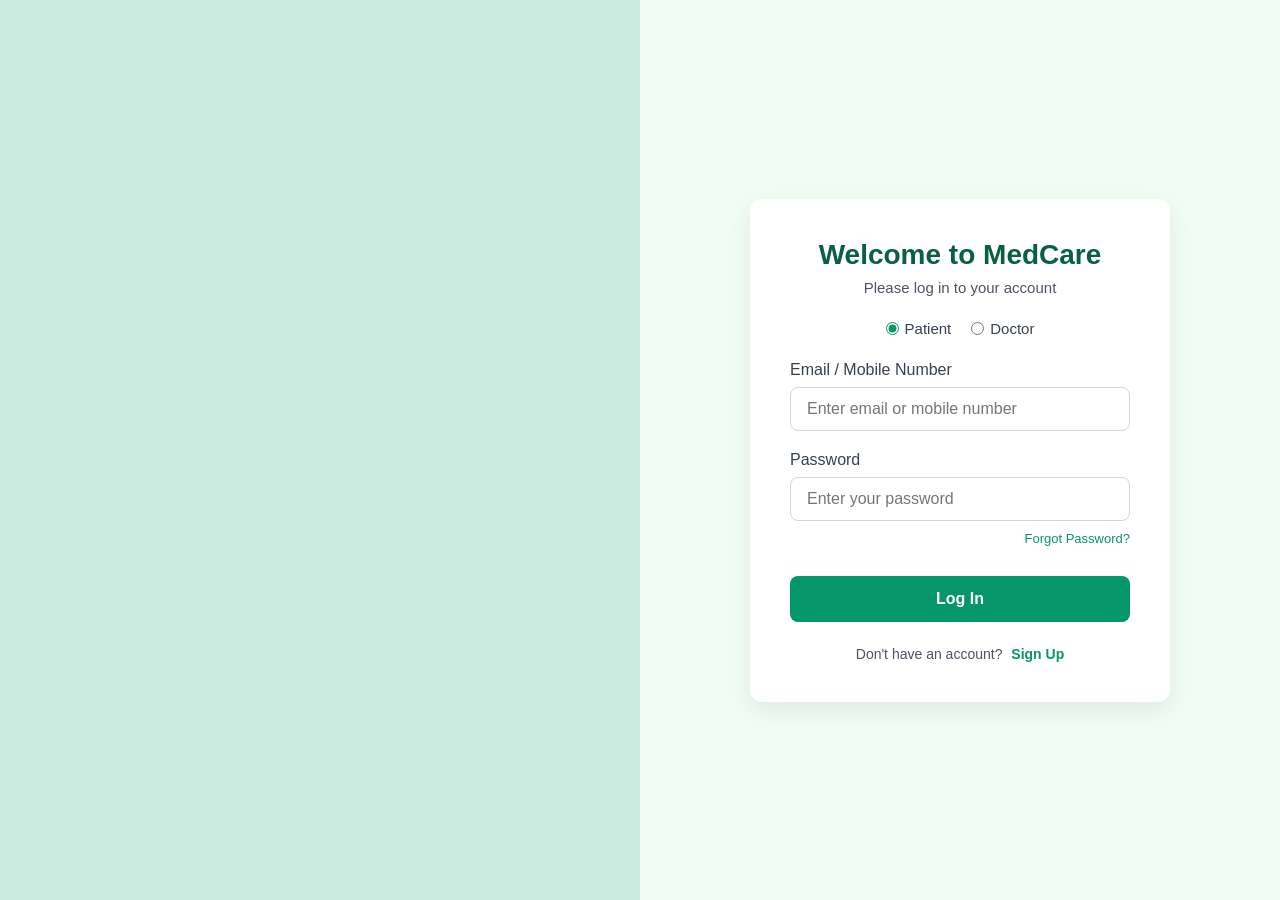
==== login.html @ ccbf019b "login page" ====
<!DOCTYPE html>
<html lang="en">
<head>
    <meta charset="UTF-8">
    <meta name="viewport" content="width=device-width, initial-scale=1.0">
    <title>Login / Sign Up - Healthcare Portal</title>
    <style>
        /* बेसिक रीसेट */
        * {
            margin: 0;
            padding: 0;
            box-sizing: border-box;
            font-family: 'Segoe UI', Tahoma, Geneva, Verdana, sans-serif;
        }

        /* पूरा पेज 2 हिस्सों में बांटने के लिए Flexbox */
        .main-wrapper {
            display: flex;
            height: 100vh;
            width: 100%;
        }

        /* बायां हिस्सा: डॉक्टर की फोटो */
        .image-section {
            flex: 1;
            /* इंटरनेट से एक प्रोफेशनल डॉक्टर/क्लीनिक की डमी फोटो */
            background: url('https://images.unsplash.com/photo-1537368910025-7028500a263c?ixlib=rb-4.0.3&auto=format&fit=crop&w=1000&q=80') center center / cover no-repeat;
            position: relative;
        }
        
        /* फोटो पर हल्का सा हरा शेड (ओवरले) ताकि थीम मैच करे */
        .image-section::after {
            content: '';
            position: absolute;
            top: 0; left: 0; right: 0; bottom: 0;
            background: rgba(5, 150, 105, 0.2); 
        }

        /* दायां हिस्सा: फॉर्म एरिया */
        .form-section {
            flex: 1;
            display: flex;
            justify-content: center;
            align-items: center;
            background-color: #f0fdf4; /* बहुत हल्का हरा बैकग्राउंड */
        }

        /* फॉर्म कार्ड का डिज़ाइन */
        .login-container {
            background-color: #ffffff;
            padding: 40px;
            border-radius: 12px;
            box-shadow: 0 8px 24px rgba(0, 0, 0, 0.08);
            width: 100%;
            max-width: 420px;
        }

        /* हेडिंग और टेक्स्ट - ग्रीन थीम */
        .login-container h2 {
            text-align: center;
            color: #065f46; /* डार्क ग्रीन */
            margin-bottom: 8px;
            font-size: 28px;
        }

        .login-container p {
            text-align: center;
            color: #4b5563;
            margin-bottom: 24px;
            font-size: 15px;
        }

        /* रोल सेलेक्ट (Doctor/Patient) */
        .role-selector {
            display: flex;
            justify-content: center;
            gap: 20px;
            margin-bottom: 24px;
        }

        .role-selector label {
            cursor: pointer;
            color: #374151;
            font-size: 15px;
            display: flex;
            align-items: center;
            gap: 6px;
            accent-color: #059669; /* रेडियो बटन का रंग हरा */
        }

        /* इनपुट फील्ड्स */
        .input-group {
            margin-bottom: 20px;
        }

        .input-group label {
            display: block;
            margin-bottom: 8px;
            color: #374151;
            font-weight: 500;
        }

        .input-group input {
            width: 100%;
            padding: 12px 16px;
            border: 1px solid #d1d5db;
            border-radius: 8px;
            font-size: 16px;
            outline: none;
            transition: border-color 0.3s;
        }

        .input-group input:focus {
            border-color: #059669; /* फोकस करने पर ग्रीन बॉर्डर */
            box-shadow: 0 0 0 3px rgba(5, 150, 105, 0.15);
        }

        /* सबमिट बटन - ग्रीन */
        .submit-btn {
            width: 100%;
            padding: 14px;
            background-color: #059669; /* एमराल्ड ग्रीन (Emerald Green) */
            color: white;
            border: none;
            border-radius: 8px;
            font-size: 16px;
            font-weight: bold;
            cursor: pointer;
            transition: background-color 0.3s;
            margin-top: 10px;
        }

        .submit-btn:hover {
            background-color: #047857; /* होवर पर थोड़ा डार्क ग्रीन */
        }

        /* फॉरगॉट पासवर्ड और साइन अप लिंक्स */
        .extra-links {
            text-align: center;
            margin-top: 24px;
            font-size: 14px;
            color: #4b5563;
        }

        .extra-links a {
            color: #059669;
            text-decoration: none;
            font-weight: 600;
            margin-left: 5px;
        }

        .extra-links a:hover {
            text-decoration: underline;
        }

        .forgot-link {
            display: block;
            text-align: right;
            font-size: 13px;
            color: #059669;
            text-decoration: none;
            margin-top: -10px;
            margin-bottom: 20px;
        }

        .forgot-link:hover {
            text-decoration: underline;
        }

        /* मोबाइल स्क्रीन के लिए (रेस्पॉन्सिव डिज़ाइन) */
        @media (max-width: 768px) {
            .main-wrapper {
                flex-direction: column;
            }
            .image-section {
                display: none; /* मोबाइल में आधी फोटो अच्छी नहीं लगती, इसलिए इसे छिपा दिया है */
            }
            .form-section {
                padding: 20px;
                background-color: #ffffff;
            }
            .login-container {
                box-shadow: none;
            }
        }
    </style>
</head>
<body>

    <div class="main-wrapper">
        <!-- बायां हिस्सा: डॉक्टर की फोटो -->
        <div class="image-section"></div>

        <!-- दायां हिस्सा: लॉग-इन / साइन-अप फॉर्म -->
        <div class="form-section">
            <div class="login-container">
                <h2>Welcome to MedCare</h2>
                <p>Please log in to your account</p>

                <form onsubmit="event.preventDefault(); alert('Processing...');">
                    
                    <!-- Doctor या Patient चुनने का विकल्प -->
                    <div class="role-selector">
                        <label>
                            <input type="radio" name="user_role" value="patient" checked> Patient
                        </label>
                        <label>
                            <input type="radio" name="user_role" value="doctor"> Doctor
                        </label>
                    </div>

                    <!-- ईमेल या मोबाइल नंबर -->
                    <div class="input-group">
                        <label for="contact">Email / Mobile Number</label>
                        <input type="text" id="contact" placeholder="Enter email or mobile number" required>
                    </div>

                    <!-- पासवर्ड -->
                    <div class="input-group">
                        <label for="password">Password</label>
                        <input type="password" id="password" placeholder="Enter your password" required>
                    </div>

                    <a href="#" class="forgot-link">Forgot Password?</a>

                    <button type="submit" class="submit-btn">Log In</button>
                </form>

                <!-- नया खाता बनाने (Sign Up) का लिंक -->
                <div class="extra-links">
                    Don't have an account? <a href="#">Sign Up</a>
                </div>
            </div>
        </div>
    </div>

</body>
</html>
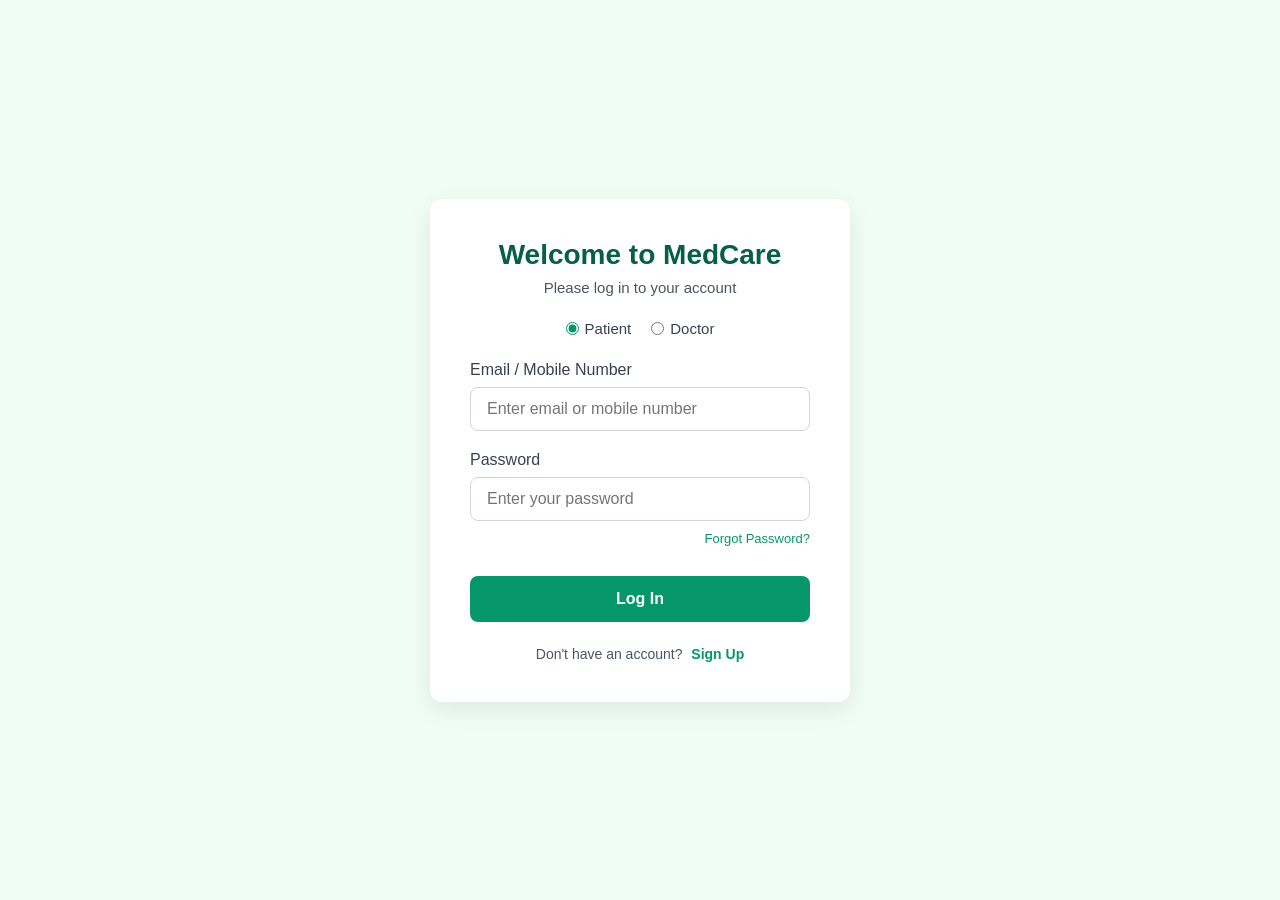
==== commit 0e30f683: "add doctor photo on login page" ====
--- a/login.html
+++ b/login.html
@@ -189,7 +189,7 @@
 
     <div class="main-wrapper">
         <!-- बायां हिस्सा: डॉक्टर की फोटो -->
-        <div class="image-section"></div>
+        <div class="https://thecolourmoon.com/doctor-and-healthcare-app-development-india.php?srsltid=AfmBOoq3SAbc0uzX2UMgbSsd7GWTu76uWq5MmXLrKfcTMBnxdwym00nO"></div>
 
         <!-- दायां हिस्सा: लॉग-इन / साइन-अप फॉर्म -->
         <div class="form-section">
@@ -228,7 +228,7 @@
 
                 <!-- नया खाता बनाने (Sign Up) का लिंक -->
                 <div class="extra-links">
-                    Don't have an account? <a href="#">Sign Up</a>
+                    Don't have an account? <a href="signup.html">Sign Up</a>
                 </div>
             </div>
         </div>
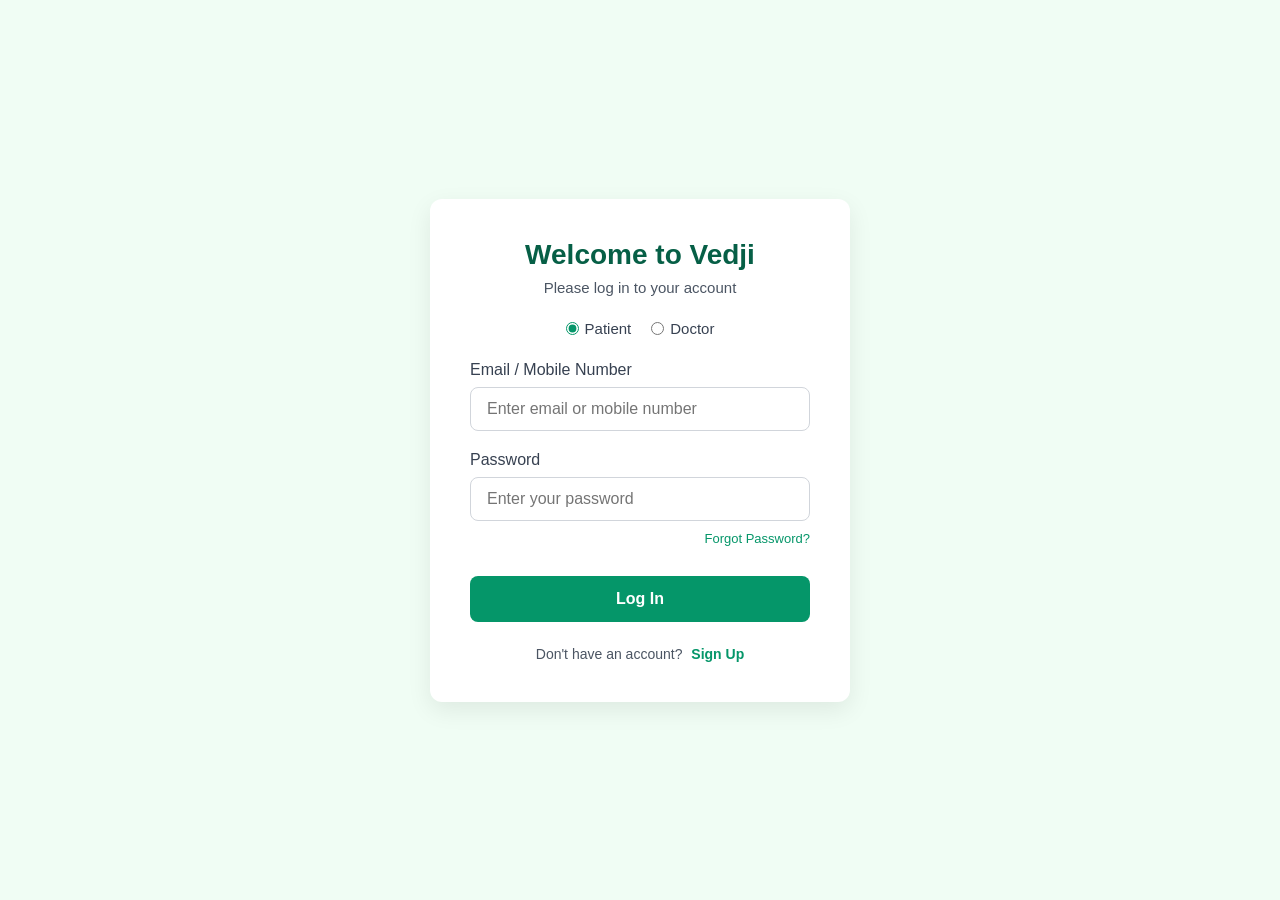
==== commit 9ad895a6: "add web name on login page" ====
--- a/login.html
+++ b/login.html
@@ -189,12 +189,12 @@
 
     <div class="main-wrapper">
         <!-- बायां हिस्सा: डॉक्टर की फोटो -->
-        <div class="https://thecolourmoon.com/doctor-and-healthcare-app-development-india.php?srsltid=AfmBOoq3SAbc0uzX2UMgbSsd7GWTu76uWq5MmXLrKfcTMBnxdwym00nO"></div>
+        <div class="#"></div>
 
         <!-- दायां हिस्सा: लॉग-इन / साइन-अप फॉर्म -->
         <div class="form-section">
             <div class="login-container">
-                <h2>Welcome to MedCare</h2>
+                <h2>Welcome to Vedji</h2>
                 <p>Please log in to your account</p>
 
                 <form onsubmit="event.preventDefault(); alert('Processing...');">
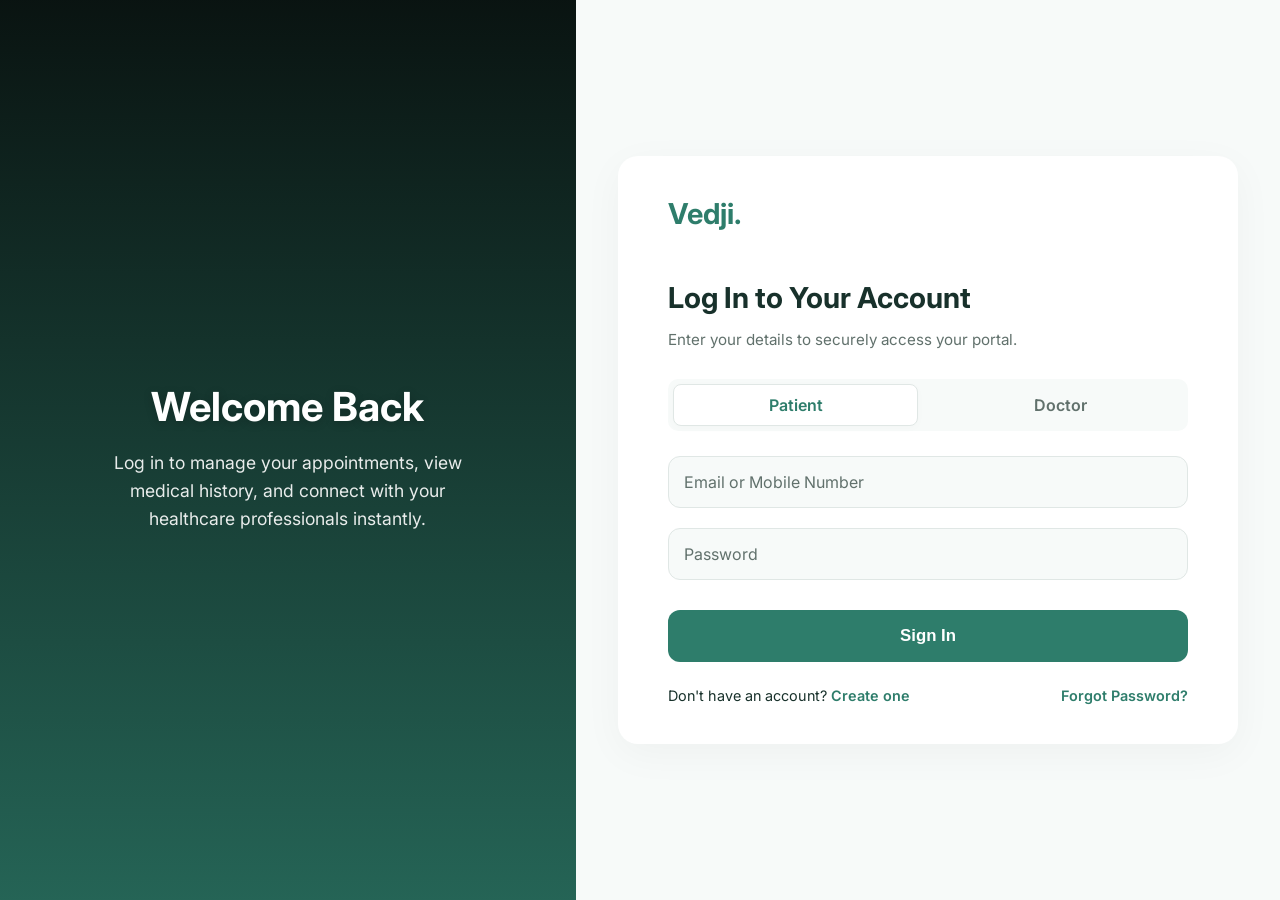
==== commit 08634e85: "Added/improve the ui of login and signup as well as added doctor.html" ====
--- a/login.html
+++ b/login.html
@@ -3,235 +3,70 @@
 <head>
     <meta charset="UTF-8">
     <meta name="viewport" content="width=device-width, initial-scale=1.0">
-    <title>Login / Sign Up - Healthcare Portal</title>
-    <style>
-        /* बेसिक रीसेट */
-        * {
-            margin: 0;
-            padding: 0;
-            box-sizing: border-box;
-            font-family: 'Segoe UI', Tahoma, Geneva, Verdana, sans-serif;
-        }
+    <title>Login - Vedji Health Partner</title>
+    <!-- We use the dedicated auth-style.css to ensure index.html remains unaffected -->
+    <link rel="stylesheet" href="auth-style.css">
+</head>
+<body class="auth-body">
 
-        /* पूरा पेज 2 हिस्सों में बांटने के लिए Flexbox */
-        .main-wrapper {
-            display: flex;
-            height: 100vh;
-            width: 100%;
-        }
+    <div class="auth-wrapper">
+        <aside class="auth-sidebar">
+            <div class="auth-slideshow">
+                <img src="https://images.unsplash.com/photo-1638202993928-7267aad84c31?auto=format&fit=crop&q=80&w=1000" alt="Clinic" class="auth-slide">
+                <img src="https://images.unsplash.com/photo-1579684385127-1ef15d508118?auto=format&fit=crop&q=80&w=1000" alt="Doctor" class="auth-slide">
+                <img src="https://images.unsplash.com/photo-1551076805-e1869033e561?auto=format&fit=crop&q=80&w=1000" alt="Health" class="auth-slide">
+            </div>
+            
+            <div class="auth-sidebar-content">
+                <h2>Welcome Back</h2>
+                <p>Log in to manage your appointments, view medical history, and connect with your healthcare professionals instantly.</p>
+            </div>
+        </aside>
 
-        /* बायां हिस्सा: डॉक्टर की फोटो */
-        .image-section {
-            flex: 1;
-            /* इंटरनेट से एक प्रोफेशनल डॉक्टर/क्लीनिक की डमी फोटो */
-            background: url('https://images.unsplash.com/photo-1537368910025-7028500a263c?ixlib=rb-4.0.3&auto=format&fit=crop&w=1000&q=80') center center / cover no-repeat;
-            position: relative;
-        }
-        
-        /* फोटो पर हल्का सा हरा शेड (ओवरले) ताकि थीम मैच करे */
-        .image-section::after {
-            content: '';
-            position: absolute;
-            top: 0; left: 0; right: 0; bottom: 0;
-            background: rgba(5, 150, 105, 0.2); 
-        }
+        <main class="auth-main">
+            <div class="auth-form-container">
+                <a href="index.html" class="auth-logo">Vedji.</a>
+                
+                <div class="auth-header">
+                    <h1>Log In to Your Account</h1>
+                    <p>Enter your details to securely access your portal.</p>
+                </div>
 
-        /* दायां हिस्सा: फॉर्म एरिया */
-        .form-section {
-            flex: 1;
-            display: flex;
-            justify-content: center;
-            align-items: center;
-            background-color: #f0fdf4; /* बहुत हल्का हरा बैकग्राउंड */
-        }
-
-        /* फॉर्म कार्ड का डिज़ाइन */
-        .login-container {
-            background-color: #ffffff;
-            padding: 40px;
-            border-radius: 12px;
-            box-shadow: 0 8px 24px rgba(0, 0, 0, 0.08);
-            width: 100%;
-            max-width: 420px;
-        }
-
-        /* हेडिंग और टेक्स्ट - ग्रीन थीम */
-        .login-container h2 {
-            text-align: center;
-            color: #065f46; /* डार्क ग्रीन */
-            margin-bottom: 8px;
-            font-size: 28px;
-        }
-
-        .login-container p {
-            text-align: center;
-            color: #4b5563;
-            margin-bottom: 24px;
-            font-size: 15px;
-        }
-
-        /* रोल सेलेक्ट (Doctor/Patient) */
-        .role-selector {
-            display: flex;
-            justify-content: center;
-            gap: 20px;
-            margin-bottom: 24px;
-        }
-
-        .role-selector label {
-            cursor: pointer;
-            color: #374151;
-            font-size: 15px;
-            display: flex;
-            align-items: center;
-            gap: 6px;
-            accent-color: #059669; /* रेडियो बटन का रंग हरा */
-        }
-
-        /* इनपुट फील्ड्स */
-        .input-group {
-            margin-bottom: 20px;
-        }
-
-        .input-group label {
-            display: block;
-            margin-bottom: 8px;
-            color: #374151;
-            font-weight: 500;
-        }
-
-        .input-group input {
-            width: 100%;
-            padding: 12px 16px;
-            border: 1px solid #d1d5db;
-            border-radius: 8px;
-            font-size: 16px;
-            outline: none;
-            transition: border-color 0.3s;
-        }
-
-        .input-group input:focus {
-            border-color: #059669; /* फोकस करने पर ग्रीन बॉर्डर */
-            box-shadow: 0 0 0 3px rgba(5, 150, 105, 0.15);
-        }
-
-        /* सबमिट बटन - ग्रीन */
-        .submit-btn {
-            width: 100%;
-            padding: 14px;
-            background-color: #059669; /* एमराल्ड ग्रीन (Emerald Green) */
-            color: white;
-            border: none;
-            border-radius: 8px;
-            font-size: 16px;
-            font-weight: bold;
-            cursor: pointer;
-            transition: background-color 0.3s;
-            margin-top: 10px;
-        }
-
-        .submit-btn:hover {
-            background-color: #047857; /* होवर पर थोड़ा डार्क ग्रीन */
-        }
-
-        /* फॉरगॉट पासवर्ड और साइन अप लिंक्स */
-        .extra-links {
-            text-align: center;
-            margin-top: 24px;
-            font-size: 14px;
-            color: #4b5563;
-        }
-
-        .extra-links a {
-            color: #059669;
-            text-decoration: none;
-            font-weight: 600;
-            margin-left: 5px;
-        }
-
-        .extra-links a:hover {
-            text-decoration: underline;
-        }
-
-        .forgot-link {
-            display: block;
-            text-align: right;
-            font-size: 13px;
-            color: #059669;
-            text-decoration: none;
-            margin-top: -10px;
-            margin-bottom: 20px;
-        }
-
-        .forgot-link:hover {
-            text-decoration: underline;
-        }
-
-        /* मोबाइल स्क्रीन के लिए (रेस्पॉन्सिव डिज़ाइन) */
-        @media (max-width: 768px) {
-            .main-wrapper {
-                flex-direction: column;
-            }
-            .image-section {
-                display: none; /* मोबाइल में आधी फोटो अच्छी नहीं लगती, इसलिए इसे छिपा दिया है */
-            }
-            .form-section {
-                padding: 20px;
-                background-color: #ffffff;
-            }
-            .login-container {
-                box-shadow: none;
-            }
-        }
-    </style>
-</head>
-<body>
-
-    <div class="main-wrapper">
-        <!-- बायां हिस्सा: डॉक्टर की फोटो -->
-        <div class="#"></div>
-
-        <!-- दायां हिस्सा: लॉग-इन / साइन-अप फॉर्म -->
-        <div class="form-section">
-            <div class="login-container">
-                <h2>Welcome to Vedji</h2>
-                <p>Please log in to your account</p>
-
-                <form onsubmit="event.preventDefault(); alert('Processing...');">
+                <form onsubmit="event.preventDefault(); document.getElementById('loginBtn').innerText = 'Authenticating...'; setTimeout(() => window.location.href='index.html', 1500);">
                     
-                    <!-- Doctor या Patient चुनने का विकल्प -->
-                    <div class="role-selector">
+                    <!-- Role Selector -->
+                    <div class="auth-role-toggle">
                         <label>
-                            <input type="radio" name="user_role" value="patient" checked> Patient
+                            <input type="radio" name="user_role" value="patient" checked>
+                            <span>Patient</span>
                         </label>
                         <label>
-                            <input type="radio" name="user_role" value="doctor"> Doctor
+                            <input type="radio" name="user_role" value="doctor">
+                            <span>Doctor</span>
                         </label>
                     </div>
 
-                    <!-- ईमेल या मोबाइल नंबर -->
-                    <div class="input-group">
-                        <label for="contact">Email / Mobile Number</label>
-                        <input type="text" id="contact" placeholder="Enter email or mobile number" required>
+                    <!-- Floating Label Input: Email -->
+                    <div class="auth-input-group">
+                        <input type="text" id="contact" class="auth-input" placeholder=" " required>
+                        <label for="contact" class="auth-label">Email or Mobile Number</label>
                     </div>
 
-                    <!-- पासवर्ड -->
-                    <div class="input-group">
-                        <label for="password">Password</label>
-                        <input type="password" id="password" placeholder="Enter your password" required>
+                    <!-- Floating Label Input: Password -->
+                    <div class="auth-input-group">
+                        <input type="password" id="password" class="auth-input" placeholder=" " required>
+                        <label for="password" class="auth-label">Password</label>
                     </div>
 
-                    <a href="#" class="forgot-link">Forgot Password?</a>
-
-                    <button type="submit" class="submit-btn">Log In</button>
+                    <button type="submit" id="loginBtn" class="auth-btn">Sign In</button>
                 </form>
 
-                <!-- नया खाता बनाने (Sign Up) का लिंक -->
-                <div class="extra-links">
-                    Don't have an account? <a href="signup.html">Sign Up</a>
+                <div class="auth-links">
+                    <span>Don't have an account? <a href="signup.html">Create one</a></span> <br>
+                    <a href="#">Forgot Password?</a>
                 </div>
             </div>
-        </div>
+        </main>
     </div>
 
 </body>
--- a/auth-style.css
+++ b/auth-style.css
@@ -0,0 +1,446 @@
+/* STREAMING_CHUNK: Setting up CSS variables and resets for Auth pages... */
+@import url('https://fonts.googleapis.com/css2?family=Inter:wght@300;400;500;600;700&display=swap');
+
+:root {
+--auth-primary: #2E7D6B;
+--auth-primary-hover: #185C4A;
+--auth-bg: #F7FAF9;
+--auth-text: #18312B;
+--auth-text-light: #61716C;
+--auth-border: #E0E7E5;
+--auth-error: #E63946;
+}
+
+*, *::before, *::after {
+box-sizing: border-box;
+}
+
+.auth-body {
+margin: 0;
+padding: 0;
+font-family: 'Inter', sans-serif;
+background-color: var(--auth-bg);
+color: var(--auth-text);
+overflow-x: hidden;
+height: 100vh;
+min-height: 100svh;
+}
+
+/* STREAMING_CHUNK: Styling the two-column wrapper layout... */
+.auth-wrapper {
+display: flex;
+width: 100vw;
+height: 100vh;
+min-height: 100svh;
+}
+
+/* --- LEFT SIDE: SLIDESHOW --- */
+.auth-sidebar {
+width: 45%;
+position: relative;
+background-color: #000;
+overflow: hidden;
+display: flex;
+flex-direction: column;
+justify-content: center;
+align-items: center;
+color: #FFF;
+}
+
+.auth-sidebar::after {
+content: '';
+position: absolute;
+inset: 0;
+background: linear-gradient(to bottom, rgba(24, 49, 43, 0.4), rgba(46, 125, 107, 0.8));
+z-index: 2;
+}
+
+/* STREAMING_CHUNK: Implementing the automated CSS crossfade slideshow... */
+.auth-slideshow {
+position: absolute;
+inset: 0;
+width: 100%;
+height: 100%;
+z-index: 1;
+}
+
+.auth-slide {
+position: absolute;
+inset: 0;
+width: 100%;
+height: 100%;
+object-fit: cover;
+opacity: 0;
+animation: authCrossfade 15s infinite ease-in-out;
+}
+
+.auth-slide:nth-child(1) { animation-delay: 0s; }
+.auth-slide:nth-child(2) { animation-delay: 5s; }
+.auth-slide:nth-child(3) { animation-delay: 10s; }
+
+@keyframes authCrossfade {
+0%, 25% { opacity: 1; transform: scale(1.02); }
+33.33%, 91.66% { opacity: 0; transform: scale(1.05); }
+100% { opacity: 1; transform: scale(1); }
+}
+
+.auth-sidebar-content {
+position: relative;
+z-index: 3;
+text-align: center;
+padding: 40px;
+max-width: 80%;
+}
+
+.auth-sidebar-content h2 {
+font-size: 2.5rem;
+font-weight: 700;
+margin-bottom: 15px;
+text-shadow: 0 2px 10px rgba(0,0,0,0.2);
+}
+
+.auth-sidebar-content p {
+font-size: 1.1rem;
+line-height: 1.6;
+opacity: 0.9;
+}
+
+/* --- RIGHT SIDE: FORM AREA --- /
+/ STREAMING_CHUNK: Styling the main form layout container... */
+.auth-main {
+width: 55%;
+display: flex;
+justify-content: center;
+align-items: center;
+background-color: var(--auth-bg);
+padding: 40px;
+position: relative;
+min-width: 0;
+}
+
+.auth-form-container {
+width: min(100%, 620px);
+max-width: 620px;
+margin: 0 auto;
+background: #FFFFFF;
+padding: 40px 50px;
+border-radius: 20px;
+box-shadow: 0 10px 40px rgba(0, 0, 0, 0.04);
+}
+
+.auth-logo {
+font-size: 1.8rem;
+font-weight: 700;
+color: var(--auth-primary);
+text-decoration: none;
+display: inline-block;
+margin-bottom: 30px;
+}
+
+.auth-header h1 {
+font-size: 1.8rem;
+color: var(--auth-text);
+margin-bottom: 8px;
+}
+
+.auth-header p {
+color: var(--auth-text-light);
+font-size: 0.95rem;
+margin-bottom: 30px;
+}
+
+/* STREAMING_CHUNK: Styling floating labels for premium inputs... */
+.auth-input-group {
+position: relative;
+margin-bottom: 20px;
+}
+
+.auth-input-group.row {
+display: flex;
+gap: 16px;
+}
+
+.auth-input-group.row > div {
+flex: 1 1 0;
+min-width: 0;
+position: relative;
+}
+
+.auth-input {
+width: 100%;
+padding: 22px 16px 8px;
+border: 1px solid var(--auth-border);
+border-radius: 12px;
+background-color: var(--auth-bg);
+font-size: 16px;
+font-family: inherit;
+color: var(--auth-text);
+transition: all 0.3s ease;
+box-sizing: border-box;
+min-height: 48px;
+}
+
+.auth-input:focus {
+outline: none;
+border-color: var(--auth-primary);
+background-color: #FFFFFF;
+box-shadow: 0 0 0 4px rgba(46, 125, 107, 0.1);
+}
+
+.auth-label {
+position: absolute;
+left: 16px;
+top: 50%;
+transform: translateY(-50%);
+font-size: 1rem;
+color: var(--auth-text-light);
+pointer-events: none;
+transition: 0.2s ease all;
+}
+
+/* Move label up when focused or has content */
+.auth-input:focus ~ .auth-label,
+.auth-input:not(:placeholder-shown) ~ .auth-label {
+top: 14px;
+font-size: 0.75rem;
+font-weight: 600;
+color: var(--auth-primary);
+}
+
+/* Select element styling */
+select.auth-input {
+appearance: none;
+padding-top: 15px;
+padding-bottom: 15px;
+cursor: pointer;
+}
+
+/* STREAMING_CHUNK: Styling role toggles, buttons, and extra links... */
+.auth-role-toggle {
+display: flex;
+gap: 20px;
+margin-bottom: 25px;
+padding: 5px;
+background: var(--auth-bg);
+border-radius: 10px;
+}
+
+.auth-role-toggle label {
+flex: 1;
+text-align: center;
+padding: 10px;
+border-radius: 8px;
+cursor: pointer;
+font-weight: 600;
+color: var(--auth-text-light);
+transition: 0.3s;
+border: 1px solid transparent;
+}
+
+.auth-role-toggle input {
+display: none;
+}
+
+.auth-role-toggle input:checked + span {
+color: var(--auth-primary);
+}
+
+.auth-role-toggle label:has(input:checked) {
+background: #FFFFFF;
+border-color: var(--auth-border);
+box-shadow: 0 2px 10px rgba(0,0,0,0.02);
+}
+
+.auth-btn {
+width: 100%;
+padding: 16px;
+background-color: var(--auth-primary);
+color: #FFFFFF;
+border: none;
+border-radius: 12px;
+font-size: 1.05rem;
+font-weight: 600;
+cursor: pointer;
+transition: 0.3s ease;
+margin-top: 10px;
+min-height: 52px;
+touch-action: manipulation;
+}
+
+.auth-btn:hover {
+background-color: var(--auth-primary-hover);
+transform: translateY(-2px);
+box-shadow: 0 8px 20px rgba(46, 125, 107, 0.2);
+}
+
+.auth-links {
+display: flex;
+justify-content: space-between;
+align-items: center;
+margin-top: 25px;
+font-size: 0.9rem;
+}
+
+.auth-links a {
+color: var(--auth-primary);
+text-decoration: none;
+font-weight: 600;
+transition: 0.3s;
+}
+
+.auth-links a:hover {
+color: var(--auth-primary-hover);
+text-decoration: underline;
+}
+
+.auth-checkbox-group {
+display: flex;
+align-items: flex-start;
+gap: 10px;
+margin-bottom: 20px;
+font-size: 0.9rem;
+color: var(--auth-text-light);
+}
+
+.auth-checkbox-group input[type="checkbox"] {
+flex: 0 0 auto;
+width: 20px;
+height: 20px;
+margin-top: 2px;
+accent-color: var(--auth-primary);
+cursor: pointer;
+}
+
+.auth-checkbox-group label {
+line-height: 1.45;
+}
+
+.auth-checkbox-group a {
+color: var(--auth-primary);
+text-decoration: none;
+font-weight: 600;
+}
+
+.auth-error-text {
+color: var(--auth-error);
+font-size: 0.8rem;
+margin-top: 5px;
+display: none;
+}
+
+/* STREAMING_CHUNK: Handling mobile responsiveness... */
+@media (max-width: 900px) {
+.auth-wrapper {
+flex-direction: column;
+}
+.auth-sidebar {
+width: 100%;
+height: 30vh;
+min-height: 250px;
+}
+.auth-sidebar-content h2 {
+font-size: 1.8rem;
+}
+.auth-sidebar-content p {
+font-size: 0.95rem;
+}
+.auth-main {
+width: 100%;
+height: 70vh;
+padding: 20px;
+align-items: flex-start;
+overflow-y: auto;
+}
+.auth-form-container {
+padding: 30px 25px;
+box-shadow: none;
+background: transparent;
+}
+}
+
+@media (max-width: 760px) {
+.auth-wrapper {
+display: block;
+}
+
+.auth-sidebar {
+min-height: 210px;
+max-height: 30svh;
+position: relative;
+}
+
+.auth-slideshow, .auth-slide {
+min-height: 210px;
+max-height: 30svh;
+}
+
+.auth-sidebar-content {
+padding: 24px 20px;
+}
+
+.auth-sidebar-content h2 {
+font-size: clamp(1.5rem, 6vw, 2rem);
+margin-bottom: 8px;
+}
+
+.auth-sidebar-content p {
+font-size: .95rem;
+line-height: 1.45;
+}
+
+.auth-main {
+padding: 28px 16px 32px;
+height: auto;
+min-height: 0;
+}
+
+.auth-form-container {
+padding: 0;
+}
+
+.auth-header h1 {
+font-size: clamp(1.7rem, 7vw, 2.3rem);
+}
+}
+
+@media (max-width: 430px) {
+.auth-input-group.row {
+display: block;
+}
+
+.auth-input-group.row > div + div {
+margin-top: 18px;
+}
+
+.auth-sidebar {
+min-height: 180px;
+}
+
+.auth-slideshow, .auth-slide {
+min-height: 180px;
+}
+
+.auth-sidebar-content {
+padding: 18px 16px;
+}
+
+.auth-sidebar-content p {
+display: none;
+}
+
+.auth-main {
+padding: 22px 14px 28px;
+}
+
+.auth-links {
+text-align: center;
+line-height: 1.5;
+}
+}
+
+@media (prefers-reduced-motion: reduce) {
+.auth-slideshow *, .auth-btn {
+animation: none !important;
+transition: none !important;
+}
+}
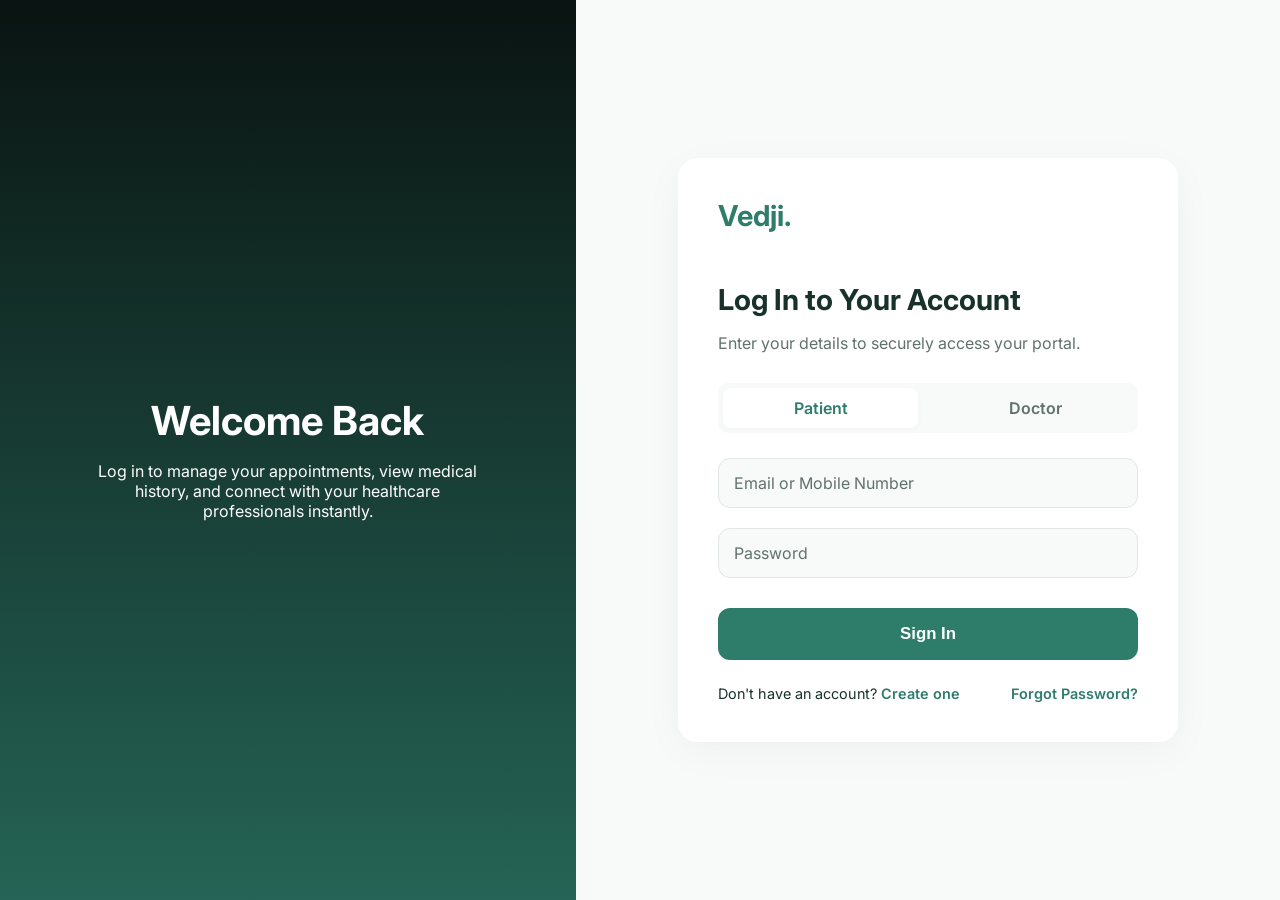
==== commit cd0ddbe5: "added backend to the server" ====
--- a/login.html
+++ b/login.html
@@ -4,10 +4,63 @@
     <meta charset="UTF-8">
     <meta name="viewport" content="width=device-width, initial-scale=1.0">
     <title>Login - Vedji Health Partner</title>
-    <!-- We use the dedicated auth-style.css to ensure index.html remains unaffected -->
-    <link rel="stylesheet" href="auth-style.css">
+    <style>
+        @import url('https://fonts.googleapis.com/css2?family=Inter:wght@300;400;500;600;700&display=swap');
+        :root {
+            --auth-primary: #2E7D6B; --auth-primary-hover: #185C4A;
+            --auth-bg: #F7FAF9; --auth-text: #18312B; --auth-text-light: #61716C;
+            --auth-border: #E0E7E5; --auth-error: #E63946;
+        }
+        *, *::before, *::after { box-sizing: border-box; }
+        body { margin: 0; font-family: 'Inter', sans-serif; background-color: var(--auth-bg); color: var(--auth-text); overflow-x: hidden; height: 100vh; }
+        .auth-wrapper { display: flex; width: 100vw; height: 100vh; }
+        
+        .auth-sidebar { width: 45%; position: relative; background-color: #000; overflow: hidden; display: flex; flex-direction: column; justify-content: center; align-items: center; color: #FFF; }
+        .auth-sidebar::after { content: ''; position: absolute; inset: 0; background: linear-gradient(to bottom, rgba(24, 49, 43, 0.4), rgba(46, 125, 107, 0.8)); z-index: 2; }
+        .auth-slideshow { position: absolute; inset: 0; width: 100%; height: 100%; z-index: 1; }
+        .auth-slide { position: absolute; inset: 0; width: 100%; height: 100%; object-fit: cover; opacity: 0; animation: authCrossfade 15s infinite ease-in-out; }
+        .auth-slide:nth-child(1) { animation-delay: 0s; } .auth-slide:nth-child(2) { animation-delay: 5s; } .auth-slide:nth-child(3) { animation-delay: 10s; }
+        @keyframes authCrossfade { 0%, 25% { opacity: 1; transform: scale(1.02); } 33.33%, 91.66% { opacity: 0; transform: scale(1.05); } 100% { opacity: 1; transform: scale(1); } }
+        
+        .auth-sidebar-content { position: relative; z-index: 3; text-align: center; padding: 40px; max-width: 80%; }
+        .auth-sidebar-content h2 { font-size: 2.5rem; font-weight: 700; margin-bottom: 15px; }
+        
+        .auth-main { width: 55%; display: flex; justify-content: center; align-items: center; padding: 40px; }
+        .auth-form-container { width: 100%; max-width: 500px; background: #FFFFFF; padding: 40px; border-radius: 20px; box-shadow: 0 10px 40px rgba(0, 0, 0, 0.04); }
+        .auth-logo { font-size: 1.8rem; font-weight: 700; color: var(--auth-primary); text-decoration: none; display: inline-block; margin-bottom: 30px; }
+        .auth-header h1 { font-size: 1.8rem; margin-bottom: 8px; }
+        .auth-header p { color: var(--auth-text-light); margin-bottom: 30px; }
+        
+        .auth-input-group { position: relative; margin-bottom: 20px; }
+        .auth-input { width: 100%; padding: 22px 16px 8px; border: 1px solid var(--auth-border); border-radius: 12px; font-size: 16px; background-color: var(--auth-bg); transition: 0.3s; }
+        .auth-input:focus { outline: none; border-color: var(--auth-primary); background-color: #FFF; box-shadow: 0 0 0 4px rgba(46, 125, 107, 0.1); }
+        .auth-label { position: absolute; left: 16px; top: 50%; transform: translateY(-50%); font-size: 1rem; color: var(--auth-text-light); pointer-events: none; transition: 0.2s ease all; }
+        .auth-input:focus ~ .auth-label, .auth-input:not(:placeholder-shown) ~ .auth-label { top: 14px; font-size: 0.75rem; font-weight: 600; color: var(--auth-primary); }
+        
+        .auth-role-toggle { display: flex; gap: 20px; margin-bottom: 25px; padding: 5px; background: var(--auth-bg); border-radius: 10px; }
+        .auth-role-toggle label { flex: 1; text-align: center; padding: 10px; border-radius: 8px; cursor: pointer; font-weight: 600; color: var(--auth-text-light); transition: 0.3s; }
+        .auth-role-toggle input { display: none; }
+        .auth-role-toggle input:checked + span { color: var(--auth-primary); }
+        .auth-role-toggle label:has(input:checked) { background: #FFFFFF; box-shadow: 0 2px 10px rgba(0,0,0,0.02); }
+        
+        .auth-btn { width: 100%; padding: 16px; background-color: var(--auth-primary); color: #FFF; border: none; border-radius: 12px; font-size: 1.05rem; font-weight: 600; cursor: pointer; transition: 0.3s; margin-top: 10px; }
+        .auth-btn:hover:not(:disabled) { background-color: var(--auth-primary-hover); }
+        .auth-btn:disabled { opacity: 0.7; cursor: not-allowed; }
+        .auth-links { display: flex; justify-content: space-between; margin-top: 25px; font-size: 0.9rem; }
+        .auth-links a { color: var(--auth-primary); text-decoration: none; font-weight: 600; }
+        
+        #responseMessage { text-align: center; margin-top: 15px; font-size: 14px; font-weight: bold; }
+        .text-success { color: var(--auth-primary); }
+        .text-danger { color: var(--auth-error); }
+
+        @media (max-width: 900px) {
+            .auth-wrapper { flex-direction: column; }
+            .auth-sidebar { width: 100%; height: 30vh; }
+            .auth-main { width: 100%; height: 70vh; }
+        }
+    </style>
 </head>
-<body class="auth-body">
+<body>
 
     <div class="auth-wrapper">
         <aside class="auth-sidebar">
@@ -16,7 +69,6 @@
                 <img src="https://images.unsplash.com/photo-1579684385127-1ef15d508118?auto=format&fit=crop&q=80&w=1000" alt="Doctor" class="auth-slide">
                 <img src="https://images.unsplash.com/photo-1551076805-e1869033e561?auto=format&fit=crop&q=80&w=1000" alt="Health" class="auth-slide">
             </div>
-            
             <div class="auth-sidebar-content">
                 <h2>Welcome Back</h2>
                 <p>Log in to manage your appointments, view medical history, and connect with your healthcare professionals instantly.</p>
@@ -25,49 +77,78 @@
 
         <main class="auth-main">
             <div class="auth-form-container">
-                <a href="index.html" class="auth-logo">Vedji.</a>
-                
+                <a href="#" class="auth-logo">Vedji.</a>
                 <div class="auth-header">
                     <h1>Log In to Your Account</h1>
                     <p>Enter your details to securely access your portal.</p>
                 </div>
 
-                <form onsubmit="event.preventDefault(); document.getElementById('loginBtn').innerText = 'Authenticating...'; setTimeout(() => window.location.href='index.html', 1500);">
-                    
-                    <!-- Role Selector -->
+                <form id="loginForm">
                     <div class="auth-role-toggle">
-                        <label>
-                            <input type="radio" name="user_role" value="patient" checked>
-                            <span>Patient</span>
-                        </label>
-                        <label>
-                            <input type="radio" name="user_role" value="doctor">
-                            <span>Doctor</span>
-                        </label>
+                        <label><input type="radio" name="user_role" value="patient" checked><span>Patient</span></label>
+                        <label><input type="radio" name="user_role" value="doctor"><span>Doctor</span></label>
                     </div>
 
-                    <!-- Floating Label Input: Email -->
                     <div class="auth-input-group">
-                        <input type="text" id="contact" class="auth-input" placeholder=" " required>
+                        <input type="text" id="contact" name="contact" class="auth-input" placeholder=" " required>
                         <label for="contact" class="auth-label">Email or Mobile Number</label>
                     </div>
 
-                    <!-- Floating Label Input: Password -->
                     <div class="auth-input-group">
-                        <input type="password" id="password" class="auth-input" placeholder=" " required>
+                        <input type="password" id="password" name="password" class="auth-input" placeholder=" " required>
                         <label for="password" class="auth-label">Password</label>
                     </div>
 
                     <button type="submit" id="loginBtn" class="auth-btn">Sign In</button>
                 </form>
 
+                <div id="responseMessage"></div>
+
                 <div class="auth-links">
-                    <span>Don't have an account? <a href="signup.html">Create one</a></span> <br>
+                    <span>Don't have an account? <a href="signup.php">Create one</a></span>
                     <a href="#">Forgot Password?</a>
                 </div>
             </div>
         </main>
     </div>
 
+    <script>
+        const form = document.getElementById('loginForm');
+        
+        form.addEventListener('submit', async function(event) {
+            event.preventDefault(); 
+            
+            const btn = document.getElementById('loginBtn');
+            const responseDiv = document.getElementById('responseMessage');
+            
+            btn.disabled = true;
+            btn.innerText = 'Authenticating...';
+            responseDiv.innerHTML = '';
+
+            try {
+                const formData = new FormData(form);
+                const response = await fetch('api.php?action=login', {
+                    method: 'POST',
+                    body: formData
+                });
+                
+                const result = await response.json();
+
+                if (result.status === 'success') {
+                    responseDiv.innerHTML = `<span class="text-success">${result.message}</span>`;
+                    // Redirect to dashboard (change index.php to your actual dashboard route)
+                    setTimeout(() => window.location.href = 'index.php', 1500); 
+                } else {
+                    responseDiv.innerHTML = `<span class="text-danger">${result.message}</span>`;
+                    btn.disabled = false;
+                    btn.innerText = 'Sign In';
+                }
+            } catch (error) {
+                responseDiv.innerHTML = `<span class="text-danger">A network error occurred.</span>`;
+                btn.disabled = false;
+                btn.innerText = 'Sign In';
+            }
+        });
+    </script>
 </body>
 </html>
